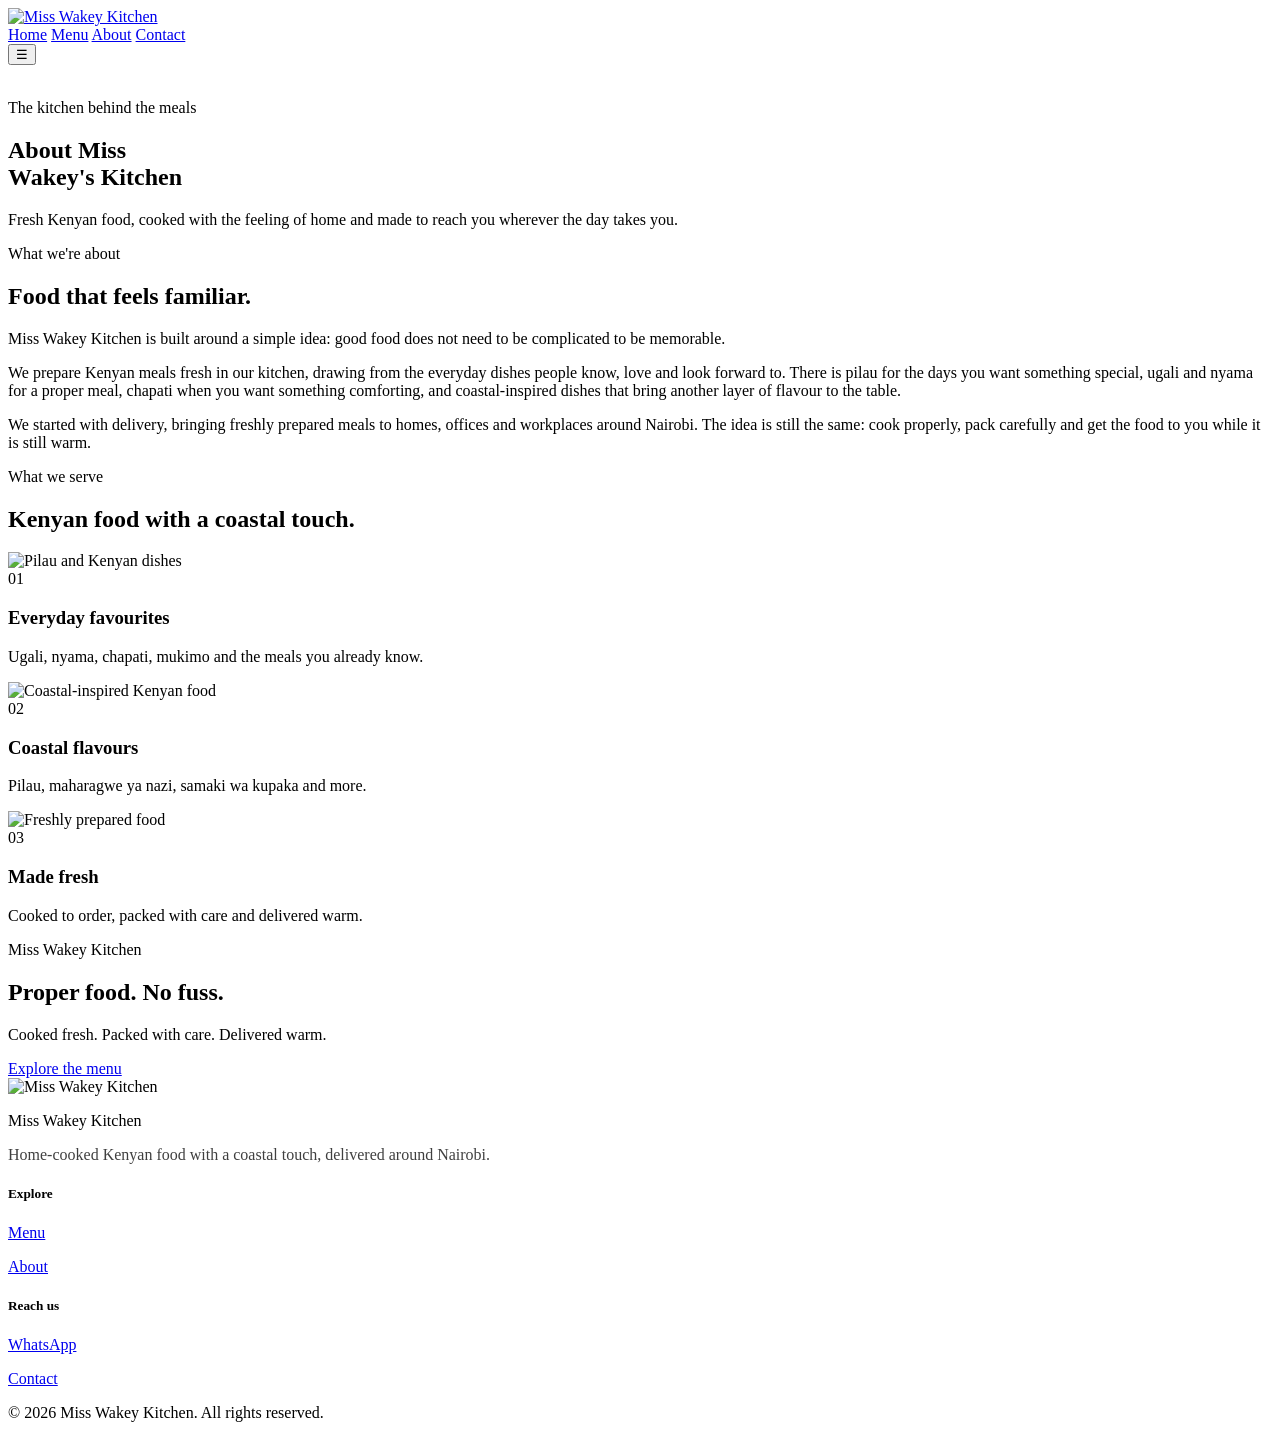
==== about.html @ 9679d841 "Add files via upload" ====
<!DOCTYPE html>
<html lang="en">
<head>
  <meta charset="UTF-8">
  <meta name="viewport" content="width=device-width, initial-scale=1.0">

  <title>About Miss Wakey Kitchen — Home-Cooked Kenyan Food</title>

  <meta
    name="description"
    content="Learn about Miss Wakey Kitchen, a Nairobi kitchen serving fresh home-cooked Kenyan food with coastal-inspired flavours."
  >
  <link rel="icon" type="image/png" href="images/logo/favicon.png">
  <link rel="stylesheet" href="css/about.css">
</head>

<body>

<header class="site-header">
  <div class="container site-header__row">

    <a href="index.html" class="brand">
      <img src="images/logo/logo-mark.png" alt="Miss Wakey Kitchen">
    </a>
    <nav class="site-nav" aria-label="Primary">
      <a href="index.html">Home</a>
      <a href="menu.html">Menu</a>
      <a href="about.html" aria-current="page">About</a>
      <a href="contact.html">Contact</a>
    </nav>
    <button
      class="nav-toggle"
      type="button"
      aria-label="Open menu"
      aria-expanded="false"
    >
      &#9776;
    </button>

  </div>
</header>


<main>

  <!-- ============ ABOUT HERO ============ -->
  <section class="about-hero">
    <div class="about-hero__image">
      <img
        src="images/hero/hero-05.jpg"
        alt=""
      >
    </div>
    <div class="about-hero__overlay"></div>
    <div class="container about-hero__content">
      <p class="eyebrow">The kitchen behind the meals</p>
      <h1>
        About Miss<br>
        Wakey's Kitchen
      </h1>
      <p class="about-hero__intro">
        Fresh Kenyan food, cooked with the feeling of home and made
        to reach you wherever the day takes you.
      </p>
    </div>
  </section>


  <!-- ============ WHAT WE ARE ABOUT ============ -->
  <section class="about-story">
    <div class="container about-story__grid">
      <div class="about-story__heading">
        <p class="eyebrow">What we're about</p>
        <h2>
          Food that feels
          familiar.
        </h2>
      </div>
      <div class="about-story__text">
        <p>
          Miss Wakey Kitchen is built around a simple idea: good food
          does not need to be complicated to be memorable.
        </p>
        <p>
          We prepare Kenyan meals fresh in our kitchen, drawing from
          the everyday dishes people know, love and look forward to.
          There is pilau for the days you want something special,
          ugali and nyama for a proper meal, chapati when you want
          something comforting, and coastal-inspired dishes that bring
          another layer of flavour to the table.
        </p>
        <p>
          We started with delivery, bringing freshly prepared meals
          to homes, offices and workplaces around Nairobi. The idea
          is still the same: cook properly, pack carefully and get
          the food to you while it is still warm.
        </p>
      </div>
    </div>
  </section>

  <!-- ============ WHAT WE SERVE ============ -->
  <section class="serve-section" aria-labelledby="serve-heading">
  <div class="container">
    <div class="serve-intro">
      <p class="eyebrow">What we serve</p>
      <h2 id="serve-heading">Kenyan food with a coastal touch.</h2>
    </div>
    <div class="serve-grid">
      <article class="serve-card serve-card--large">
        <img src="images/food/ugali-nyama.jpg" alt="Pilau and Kenyan dishes">
        <div class="serve-card__overlay">
          <span>01</span>
          <h3>Everyday favourites</h3>
          <p>Ugali, nyama, chapati, mukimo and the meals you already know.</p>
        </div>
      </article>

      <article class="serve-card">
        <img src="images/food/pilau.jpg" alt="Coastal-inspired Kenyan food">
        <div class="serve-card__overlay">
          <span>02</span>
          <h3>Coastal flavours</h3>
          <p>Pilau, maharagwe ya nazi, samaki wa kupaka and more.</p>
        </div>
      </article>
      <article class="serve-card">
        <img src="images/hero/hero-03.jpg" alt="Freshly prepared food">
        <div class="serve-card__overlay">
          <span>03</span>
          <h3>Made fresh</h3>
          <p>Cooked to order, packed with care and delivered warm.</p>
        </div>
      </article>
    </div>
  </div>
</section>


  <!-- ============ BRAND STATEMENT ============ -->
  <section class="about-statement alt">
    <div class="container">
      <p class="eyebrow">Miss Wakey Kitchen</p>
      <h2>
        Proper food.
        No fuss.
      </h2>
      <p>
        Cooked fresh. Packed with care. Delivered warm.
      </p>
      <a href="menu.html" class="btn btn--ghost">
        Explore the menu
      </a>
    </div>
  </section>
</main>


<!-- ============ FOOTER ============ -->
<footer class="site-footer">
  <div class="container footer-grid">
    <div>
      <img
        src="images/logo/logo-mark.png"
        alt="Miss Wakey Kitchen"
        class="footer-logo"
      >
      <p class="brand" style="color:var(--color-paper)">
        Miss Wakey Kitchen
      </p>
      <p style="color:var(--color-paper); opacity:.75;">
        Home-cooked Kenyan food with a coastal touch,
        delivered around Nairobi.
      </p>
    </div>

    <div>
      <h5>Explore</h5>
      <p><a href="menu.html">Menu</a></p>
      <p><a href="about.html">About</a></p>
    </div>
    <div>
      <h5>Reach us</h5>
      <p>
        <a href="https://wa.me/254746419205">
          WhatsApp
        </a>
      </p>
      <p>
        <a href="contact.html">
          Contact
        </a>
      </p>
    </div>
  </div>
  <div class="container footer-bottom">
    &copy;
    <span id="year"></span>
    Miss Wakey Kitchen. All rights reserved.
  </div>
</footer>
<script src="js/main.js"></script>
<script src="js/about.js"></script>
<script>
  document.getElementById('year').textContent =
    new Date().getFullYear();
</script>
</body>
</html>
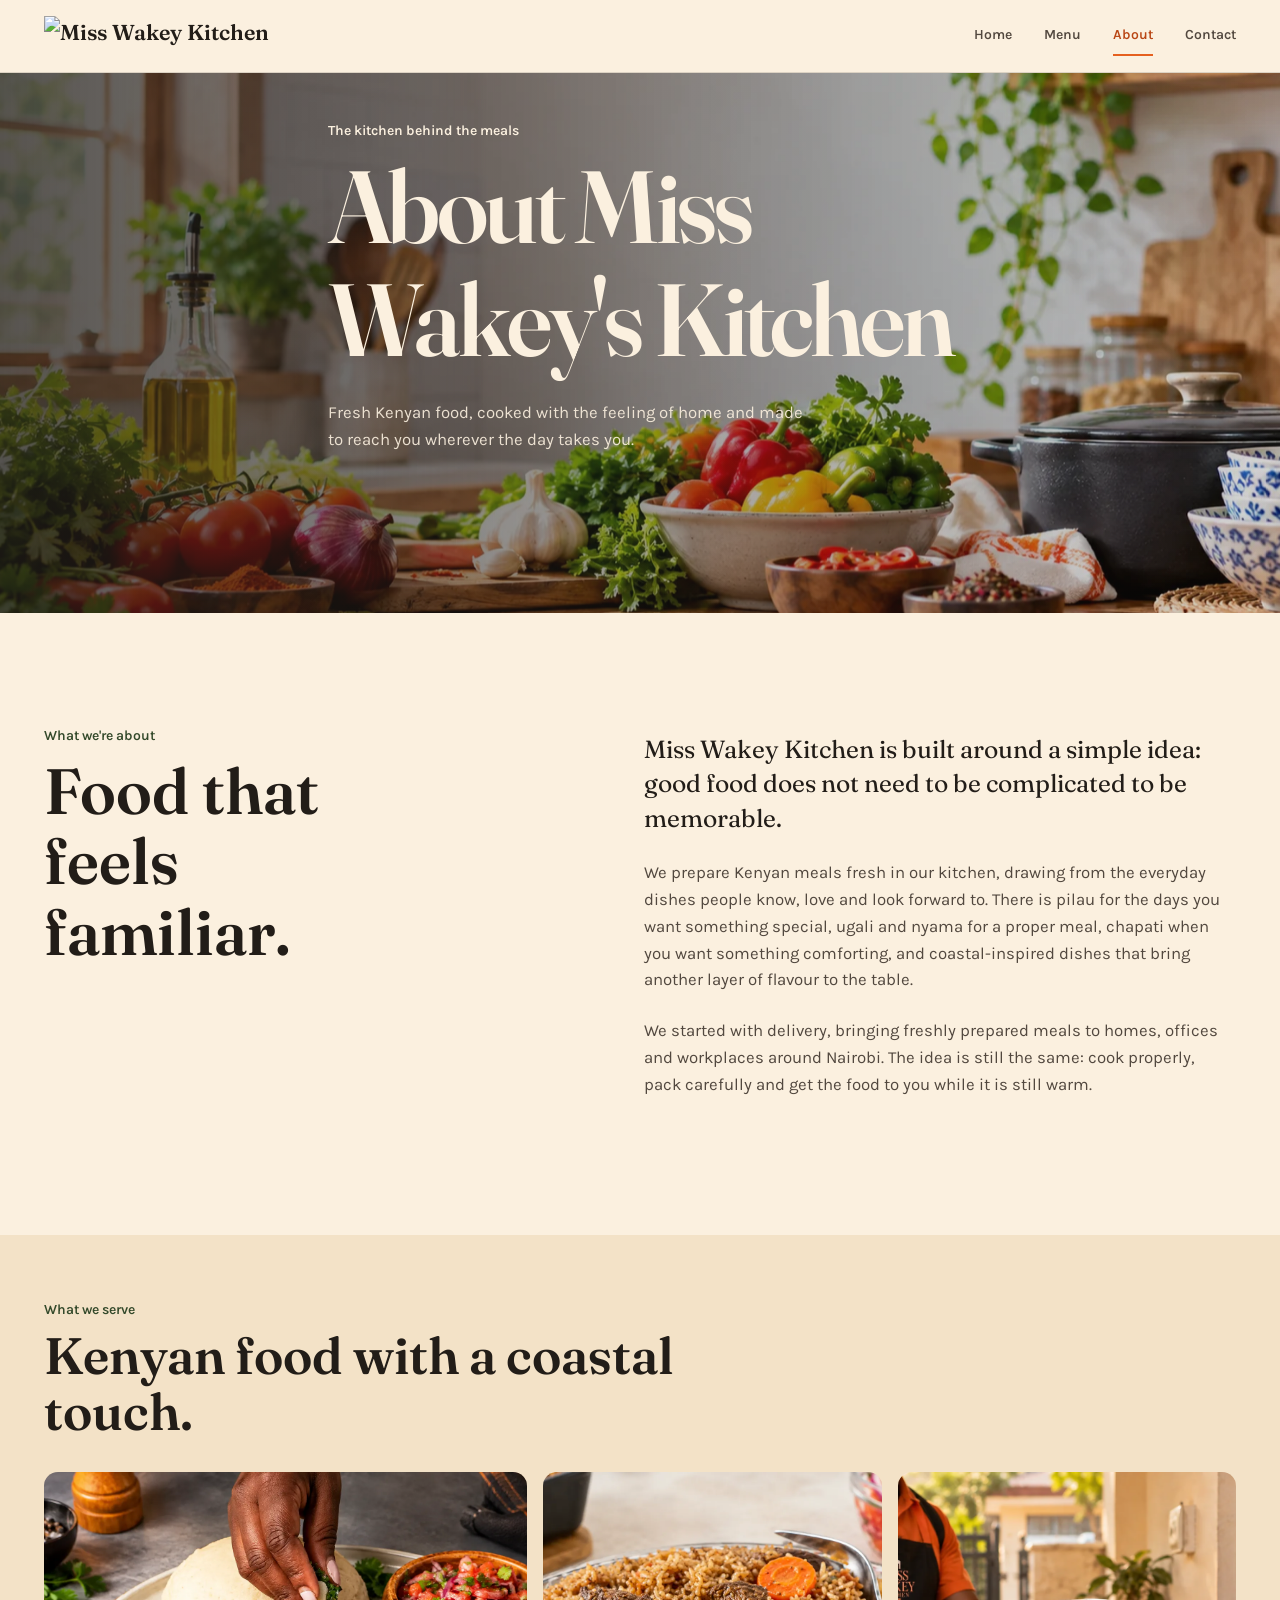
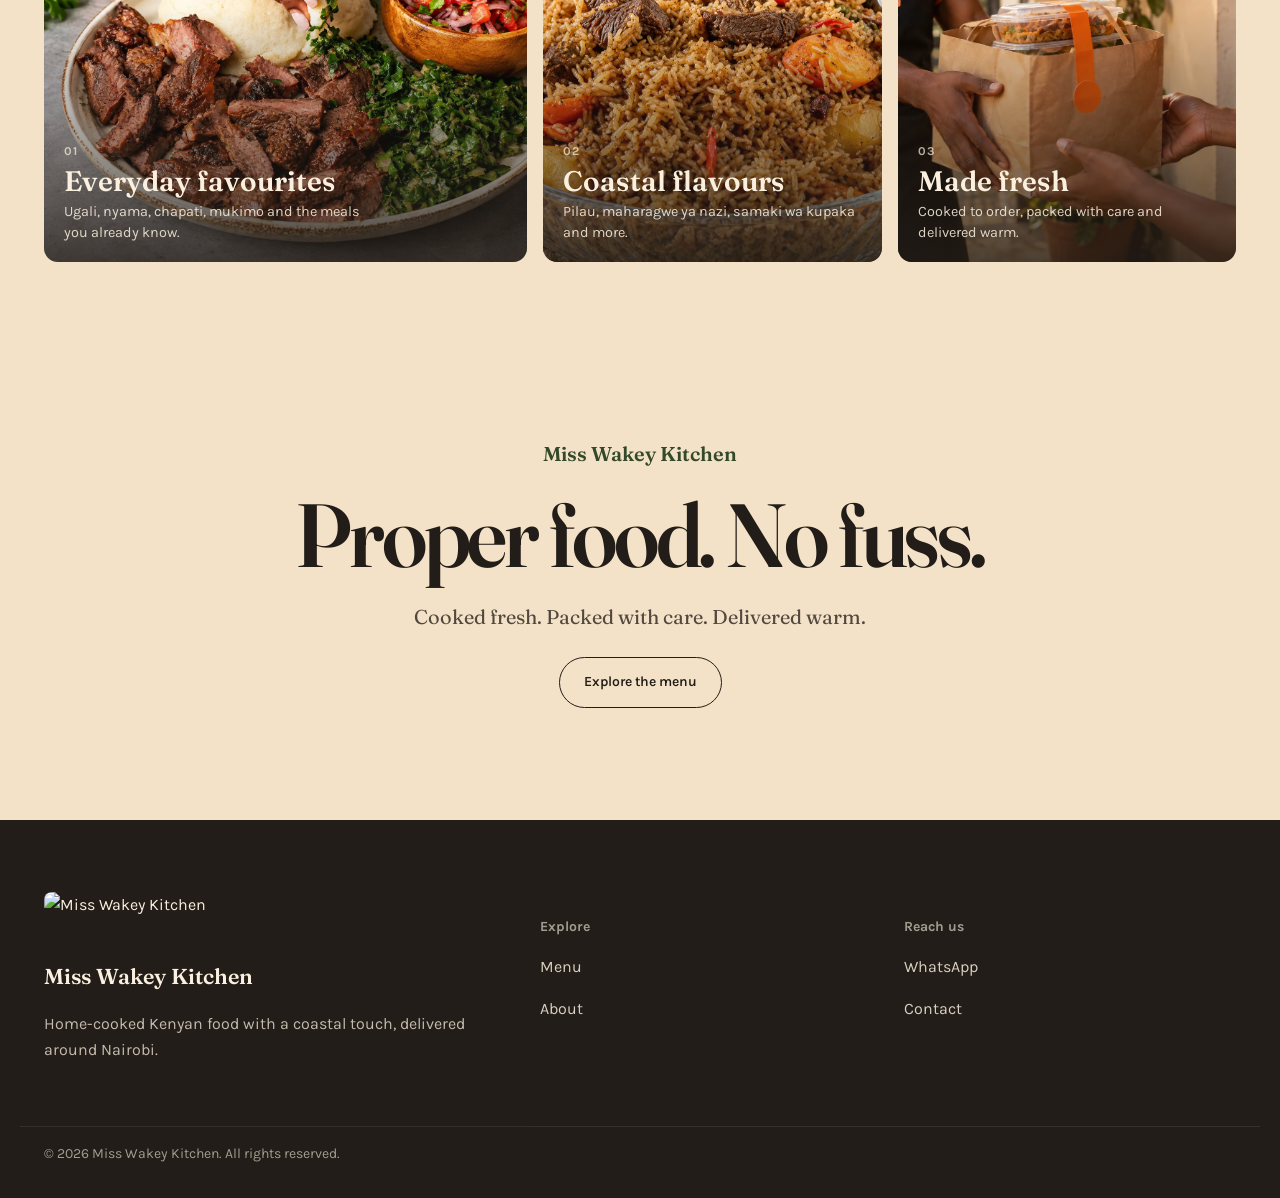
==== commit 663f9834: "Add files via upload" ====
--- a/about.html
+++ b/about.html
@@ -47,7 +47,7 @@
   <section class="about-hero">
     <div class="about-hero__image">
       <img
-        src="images/hero/hero-05.jpg"
+        src="images-webp/hero/hero-05.webp"
         alt=""
       >
     </div>
@@ -108,7 +108,7 @@
     </div>
     <div class="serve-grid">
       <article class="serve-card serve-card--large">
-        <img src="images/food/ugali-nyama.jpg" alt="Pilau and Kenyan dishes">
+        <img src="images-webp/food/ugali-nyama.webp" alt="Pilau and Kenyan dishes">
         <div class="serve-card__overlay">
           <span>01</span>
           <h3>Everyday favourites</h3>
@@ -117,7 +117,7 @@
       </article>
 
       <article class="serve-card">
-        <img src="images/food/pilau.jpg" alt="Coastal-inspired Kenyan food">
+        <img src="images-webp/food/pilau.webp" alt="Coastal-inspired Kenyan food">
         <div class="serve-card__overlay">
           <span>02</span>
           <h3>Coastal flavours</h3>
@@ -125,7 +125,7 @@
         </div>
       </article>
       <article class="serve-card">
-        <img src="images/hero/hero-03.jpg" alt="Freshly prepared food">
+        <img src="images-webp/hero/hero-03.webp" alt="Freshly prepared food">
         <div class="serve-card__overlay">
           <span>03</span>
           <h3>Made fresh</h3>
--- a/css/about.css
+++ b/css/about.css
@@ -0,0 +1,888 @@
+/* ============================================================
+   MISS WAKEY KITCHEN — about.css
+   About page
+   ============================================================ */
+
+@import url('https://fonts.googleapis.com/css2?family=Fraunces:ital,opsz,wght@0,9..144,400;0,9..144,500;0,9..144,600;1,9..144,500&family=Karla:wght@400;500;600;700&display=swap');
+
+
+/* ============================================================
+   TOKENS
+   ============================================================ */
+
+:root {
+  --color-ink: #221D18;
+  --color-ink-soft: #52483F;
+  --color-paper: #FBF0DF;
+  --color-paper-deep: #F3E2C7;
+  --color-orange: #E5601F;
+  --color-orange-dark: #B94614;
+  --color-leaf: #4B6B3F;
+  --color-leaf-deep: #33492A;
+  --color-coconut: #FFFFFF;
+  --color-line: rgba(34, 29, 24, 0.14);
+
+  --font-display: "Fraunces", Georgia, "Times New Roman", serif;
+  --font-body: "Karla", "Segoe UI", Arial, sans-serif;
+
+  --fs-body: 1rem;
+  --fs-small: 0.875rem;
+  --fs-h5: 1.25rem;
+  --fs-h4: 1.75rem;
+  --fs-h3: 2.25rem;
+  --fs-h2: 3rem;
+  --fs-h1: clamp(2.5rem, 5vw + 1rem, 4.5rem);
+
+  --sp-1: 0.5rem;
+  --sp-2: 1rem;
+  --sp-3: 1.5rem;
+  --sp-4: 2rem;
+  --sp-5: 3rem;
+  --sp-6: 4.5rem;
+  --sp-7: 7rem;
+
+  --radius-card: 14px;
+  --radius-pill: 999px;
+  --ease: cubic-bezier(0.16, 1, 0.3, 1);
+  --dur: 0.5s;
+  --max-width: 1240px;
+}
+
+
+@media (prefers-reduced-motion: reduce) {
+  *,
+  *::before,
+  *::after {
+    animation-duration: 0.001ms !important;
+    animation-iteration-count: 1 !important;
+    transition-duration: 0.001ms !important;
+    scroll-behavior: auto !important;
+  }
+}
+
+
+/* ============================================================
+   BASE
+   ============================================================ */
+
+* {
+  box-sizing: border-box;
+}
+
+html {
+  scroll-behavior: smooth;
+}
+
+body {
+  margin: 0;
+  background: var(--color-paper);
+  color: var(--color-ink);
+  font-family: var(--font-body);
+  font-size: var(--fs-body);
+  line-height: 1.6;
+  -webkit-font-smoothing: antialiased;
+}
+
+img {
+  max-width: 100%;
+  display: block;
+}
+
+h1,
+h2,
+h3,
+h4 {
+  font-family: var(--font-display);
+  font-weight: 600;
+  line-height: 1.1;
+  margin: 0 0 var(--sp-2);
+  color: var(--color-ink);
+}
+
+h1 {
+  font-size: var(--fs-h1);
+}
+
+h2 {
+  font-size: var(--fs-h2);
+}
+
+h3 {
+  font-size: var(--fs-h3);
+}
+
+h4 {
+  font-size: var(--fs-h4);
+}
+
+p {
+  margin: 0 0 var(--sp-2);
+  max-width: 62ch;
+  color: var(--color-ink-soft);
+}
+
+a {
+  color: inherit;
+  text-decoration: none;
+}
+
+.container {
+  max-width: var(--max-width);
+  margin-inline: auto;
+  padding-inline: var(--sp-3);
+}
+
+section {
+  padding-block: var(--sp-6);
+}
+
+section.alt {
+  background: var(--color-paper-deep);
+}
+
+.eyebrow {
+  font-family: var(--font-body);
+  font-weight: 600;
+  font-size: var(--fs-small);
+  color: var(--color-leaf-deep);
+  margin-bottom: var(--sp-1);
+}
+
+:focus-visible {
+  outline: 3px solid var(--color-orange);
+  outline-offset: 3px;
+}
+
+
+/* ============================================================
+   HEADER
+   ============================================================ */
+
+.site-header {
+  position: sticky;
+  top: 0;
+  z-index: 50;
+  background: var(--color-paper);
+  border-bottom: 1px solid var(--color-line);
+  transition: transform var(--dur) var(--ease);
+}
+
+.site-header.header--hidden {
+  transform: translateY(-100%);
+}
+
+.site-header__row {
+  display: flex;
+  align-items: center;
+  justify-content: space-between;
+  padding-block: var(--sp-2);
+}
+
+.brand {
+  display: flex;
+  align-items: center;
+  gap: var(--sp-1);
+  font-family: var(--font-display);
+  font-weight: 600;
+  font-size: 1.35rem;
+  color: var(--color-ink);
+}
+
+.brand img {
+  height: 40px;
+  width: auto;
+}
+
+.site-nav {
+  display: flex;
+  gap: var(--sp-4);
+}
+
+.site-nav a {
+  font-weight: 600;
+  font-size: var(--fs-small);
+  color: var(--color-ink-soft);
+  padding-block: var(--sp-1);
+  border-bottom: 2px solid transparent;
+  transition:
+    color 0.2s ease,
+    border-color 0.2s ease;
+}
+
+.site-nav a:hover,
+.site-nav a[aria-current="page"] {
+  color: var(--color-orange-dark);
+  border-color: var(--color-orange);
+}
+
+.nav-toggle {
+  display: none;
+}
+
+
+/* ============================================================
+   MOBILE NAV
+   ============================================================ */
+
+@media (max-width: 760px) {
+
+  .site-nav {
+    position: fixed;
+    top: 64px;
+    left: 0;
+    right: 0;
+    max-height: calc(100vh - 64px);
+    overflow-y: auto;
+    background: var(--color-paper);
+    flex-direction: column;
+    align-items: flex-start;
+    padding: var(--sp-4) var(--sp-3);
+    gap: var(--sp-3);
+    border-bottom-left-radius: var(--radius-card);
+    border-bottom-right-radius: var(--radius-card);
+    box-shadow: 0 24px 45px rgba(34, 29, 24, 0.16);
+    transform: translateY(-16px);
+    opacity: 0;
+    pointer-events: none;
+    transition:
+      transform var(--dur) var(--ease),
+      opacity var(--dur) ease;
+  }
+
+  .site-nav.is-open {
+    transform: translateY(0);
+    opacity: 1;
+    pointer-events: auto;
+  }
+
+  .nav-toggle {
+    display: inline-flex;
+    align-items: center;
+    justify-content: center;
+    background: none;
+    border: none;
+    cursor: pointer;
+    font-size: 1.75rem;
+    color: var(--color-ink);
+    line-height: 1;
+  }
+}
+
+
+/* ============================================================
+   BUTTONS
+   ============================================================ */
+
+.btn {
+  display: inline-flex;
+  align-items: center;
+  gap: var(--sp-1);
+  padding: 0.85rem 1.5rem;
+  border-radius: var(--radius-pill);
+  font-weight: 600;
+  font-size: var(--fs-small);
+  border: 1px solid transparent;
+  cursor: pointer;
+
+  transition:
+    transform 0.2s var(--ease),
+    background 0.2s ease,
+    box-shadow 0.2s ease;
+}
+
+.btn:hover {
+  transform: translateY(-2px);
+}
+
+.btn--primary {
+  background: var(--color-orange);
+  color: var(--color-coconut);
+}
+
+.btn--primary:hover {
+  background: var(--color-orange-dark);
+}
+
+.btn--ghost {
+  background: transparent;
+  color: var(--color-ink);
+  border-color: var(--color-ink);
+}
+
+.btn--ghost:hover {
+  background: var(--color-ink);
+  color: var(--color-paper);
+}
+
+
+/* ============================================================
+   ABOUT HERO
+   ============================================================ */
+
+.about-hero {
+  position: relative;
+  height: 60vh;
+  min-height: 460px;
+  display: flex;
+  align-items: flex-end;
+  overflow: hidden;
+  color: var(--color-paper);
+}
+
+.about-hero__image {
+  position: absolute;
+  inset: 0;
+}
+
+.about-hero__image img {
+  width: 100%;
+  height: 100%;
+  object-fit: cover;
+}
+
+.about-hero__overlay {
+  position: absolute;
+  inset: 0;
+
+  background:
+    linear-gradient(
+      90deg,
+      rgba(34, 29, 24, 0.76) 0%,
+      rgba(34, 29, 24, 0.42) 52%,
+      rgba(34, 29, 24, 0.18) 100%
+    );
+}
+
+.about-hero__content {
+  position: relative;
+  z-index: 2;
+  padding-bottom: clamp(3rem, 8vh, 6rem);
+}
+
+.about-hero .eyebrow {
+  color: var(--color-paper);
+  opacity: 0.82;
+}
+
+.about-hero h1 {
+  color: var(--color-paper);
+  max-width: 800px;
+  font-size: clamp(3.5rem, 8vw, 7rem);
+  letter-spacing: -0.035em;
+  margin-bottom: var(--sp-3);
+}
+
+.about-hero__intro {
+  color: rgba(251, 240, 223, 0.9);
+  max-width: 48ch;
+  font-size: 1.05rem;
+}
+
+
+/* ============================================================
+   ABOUT STORY
+   ============================================================ */
+
+.about-story {
+  padding-block: clamp(4rem, 9vw, 7rem);
+}
+
+.about-story__grid {
+  display: grid;
+  grid-template-columns: 0.9fr 1.1fr;
+  gap: clamp(3rem, 9vw, 9rem);
+  align-items: start;
+}
+
+.about-story__heading {
+  position: sticky;
+  top: 110px;
+}
+
+.about-story__heading h2 {
+  font-size: clamp(2.7rem, 5vw, 4.5rem);
+  max-width: 8ch;
+}
+
+.about-story__text {
+  padding-top: 0.4rem;
+}
+
+.about-story__text p {
+  max-width: 58ch;
+  font-size: 1.05rem;
+  margin-bottom: var(--sp-3);
+}
+
+.about-story__text p:first-child {
+  font-family: var(--font-display);
+  font-size: 1.55rem;
+  line-height: 1.4;
+  color: var(--color-ink);
+}
+
+
+/* ============================================================
+   WHAT WE SERVE
+   ============================================================ */
+
+.serve-section{
+  padding-block:4rem;
+  background:var(--color-paper-deep);
+  overflow:hidden;
+}
+
+.serve-intro {
+  display: block;
+  margin-bottom: 2rem;
+}
+
+.serve-intro .eyebrow {
+  display: block;
+  margin: 0 0 0.4rem;
+}
+
+.serve-intro h2 {
+  display: block;
+  max-width: 650px;
+  margin: 0;
+  font-size: clamp(2.1rem, 4vw, 3.4rem);
+}
+
+.serve-intro .eyebrow{
+  margin:0 0 0.4rem;
+}
+
+.serve-intro h2{
+  max-width:650px;
+  margin:0;
+  font-size:clamp(2.1rem,4vw,3.4rem);
+}
+
+.serve-grid{
+  display:grid;
+  grid-template-columns:1.25fr .875fr .875fr;
+  gap:1rem;
+  height:390px;
+}
+
+.serve-card{
+  position:relative;
+  min-width:0;
+  height:100%;
+  overflow:hidden;
+  border-radius:var(--radius-card);
+  background:var(--color-ink);
+}
+
+.serve-card img{
+  width:100%;
+  height:100%;
+  object-fit:cover;
+  transition:transform .7s var(--ease);
+}
+
+.serve-card:hover img{
+  transform:scale(1.035);
+}
+
+.serve-card::after{
+  content:"";
+  position:absolute;
+  inset:0;
+  background:linear-gradient(
+    180deg,
+    rgba(34,29,24,0) 35%,
+    rgba(34,29,24,.82) 100%
+  );
+  pointer-events:none;
+}
+
+.serve-card__overlay{
+  position:absolute;
+  z-index:2;
+  left:1.25rem;
+  right:1.25rem;
+  bottom:1.15rem;
+  color:var(--color-paper);
+}
+
+.serve-card__overlay span{
+  display:block;
+  font-family:var(--font-body);
+  font-size:.75rem;
+  font-weight:700;
+  letter-spacing:.08em;
+  opacity:.7;
+  margin-bottom:.3rem;
+}
+
+.serve-card__overlay h3{
+  color:var(--color-paper);
+  font-size:clamp(1.5rem,2.2vw,2rem);
+  margin-bottom:.3rem;
+}
+
+.serve-card__overlay p{
+  color:var(--color-paper);
+  opacity:.86;
+  font-size:.9rem;
+  line-height:1.45;
+  max-width:34ch;
+  margin:0;
+}
+
+
+/* Tablet */
+
+@media(max-width:900px){
+  .serve-grid{
+    grid-template-columns:1fr 1fr;
+    height:520px;
+  }
+
+  .serve-card--large{
+    grid-column:1 / -1;
+    height:260px;
+  }
+
+  .serve-card{
+    height:245px;
+  }
+}
+
+
+/* Mobile */
+
+@media(max-width:600px){
+  .serve-section{
+    padding-block:3.25rem;
+  }
+
+  .serve-intro{
+    display:block;
+    margin-bottom:1.5rem;
+  }
+
+  .serve-intro .eyebrow{
+    margin-bottom:.4rem;
+  }
+
+  .serve-intro h2{
+    font-size:2rem;
+  }
+
+  .serve-grid{
+    display:grid;
+    grid-template-columns:1fr 1fr;
+    gap:.75rem;
+    height:auto;
+  }
+
+  .serve-card--large{
+    grid-column:1 / -1;
+    height:250px;
+  }
+
+  .serve-card{
+    height:190px;
+  }
+
+  .serve-card__overlay{
+    left:1rem;
+    right:1rem;
+    bottom:.9rem;
+  }
+
+  .serve-card__overlay h3{
+    font-size:1.3rem;
+  }
+
+  .serve-card__overlay p{
+    font-size:.78rem;
+    line-height:1.35;
+  }
+}
+
+/* ============================================================
+   BRAND STATEMENT
+   ============================================================ */
+
+.about-statement {
+  text-align: center;
+  padding-block: clamp(4rem, 9vw, 7rem);
+}
+
+.about-statement .eyebrow {
+  margin-bottom: var(--sp-2);
+}
+
+.about-statement h2 {
+  font-size: clamp(3rem, 7vw, 6rem);
+  letter-spacing: -0.035em;
+  margin-bottom: var(--sp-2);
+}
+
+.about-statement p {
+  margin-inline: auto;
+  margin-bottom: var(--sp-3);
+  font-family: var(--font-display);
+  font-size: 1.25rem;
+}
+
+
+/* ============================================================
+   FOOTER
+   ============================================================ */
+
+.site-footer {
+  background: var(--color-ink);
+  color: var(--color-paper);
+  padding-block: var(--sp-6) var(--sp-4);
+}
+
+.site-footer a {
+  color: var(--color-paper);
+  opacity: 0.85;
+}
+
+.site-footer a:hover {
+  opacity: 1;
+  color: var(--color-orange);
+}
+
+.site-footer h5 {
+  font-family: var(--font-body);
+  font-size: var(--fs-small);
+  color: var(--color-paper);
+  opacity: 0.6;
+  margin-bottom: var(--sp-2);
+}
+
+.footer-logo {
+  height: 52px;
+  width: auto;
+  margin-bottom: var(--sp-2);
+  border-radius: 8px;
+}
+
+.footer-grid {
+  display: grid;
+  grid-template-columns: 1.4fr 1fr 1fr;
+  gap: var(--sp-4);
+}
+
+.footer-bottom {
+  margin-top: var(--sp-5);
+  padding-top: var(--sp-2);
+  border-top: 1px solid rgba(251, 240, 223, 0.15);
+  font-size: var(--fs-small);
+  opacity: 0.6;
+}
+
+
+/* ============================================================
+   TABLET
+   ============================================================ */
+
+@media (max-width: 900px) {
+
+  .about-story__grid {
+    gap: var(--sp-5);
+  }
+
+  .serve-grid {
+    grid-template-columns: 1fr 1fr;
+  }
+
+  .serve-card--large {
+    grid-column: 1 / 3;
+    grid-row: auto;
+  }
+
+  .serve-card--large .serve-card__image {
+    height: 400px;
+  }
+
+  .serve-area__grid {
+    grid-template-columns: 1fr;
+    gap: var(--sp-5);
+  }
+
+  .serve-area__content h2 {
+    max-width: 10ch;
+  }
+
+  .serve-area__visual {
+    min-height: 500px;
+  }
+
+  .serve-area__visual > img {
+    min-height: 500px;
+  }
+}
+
+
+/* ============================================================
+   MOBILE
+   ============================================================ */
+
+@media (max-width: 760px) {
+
+  section {
+    padding-block: var(--sp-5);
+  }
+
+  .about-hero {
+    height: 60vh;
+    min-height: 430px;
+  }
+
+  .about-hero__content {
+    padding-bottom: 2.75rem;
+  }
+
+  .about-hero h1 {
+    font-size: clamp(3rem, 13vw, 4.5rem);
+  }
+
+  .about-hero__intro {
+    font-size: 0.95rem;
+  }
+
+
+  .about-story__grid {
+    grid-template-columns: 1fr;
+    gap: var(--sp-4);
+  }
+
+  .about-story__heading {
+    position: static;
+  }
+
+  .about-story__heading h2 {
+    max-width: 10ch;
+  }
+
+
+  .serve-grid {
+    grid-template-columns: 1fr;
+  }
+
+  .serve-card--large {
+    grid-column: auto;
+  }
+
+  .serve-card--large .serve-card__image {
+    height: 300px;
+  }
+
+  .serve-card__image {
+    height: 260px;
+  }
+
+  .serve-card--simple {
+    min-height: 180px;
+  }
+
+
+  .serve-area__visual {
+    min-height: 430px;
+  }
+
+  .serve-area__visual > img {
+    min-height: 430px;
+  }
+
+  .serve-area__stamp {
+    width: 90px;
+    height: 90px;
+    right: 1rem;
+    bottom: 1rem;
+  }
+  .footer-bottom {
+    margin-top: var(--sp-4);
+  }
+}
+
+@media (max-width: 760px) {
+
+  .footer-grid {
+    grid-template-columns: 1fr 1fr;
+    column-gap: var(--sp-3);
+    row-gap: var(--sp-4);
+  }
+
+  /* Unwrap the brand block so its logo, name, and tagline can be
+     placed individually on the grid below, instead of stacking. */
+  .footer-grid > div:first-child {
+    display: contents;
+  }
+
+  .footer-grid > div:first-child > .footer-logo {
+    grid-column: 1;
+    grid-row: 1;
+    justify-self: start;
+    margin-bottom: 0;
+  }
+
+  .footer-grid > div:first-child > p.brand {
+    grid-column: 2;
+    grid-row: 1;
+    align-self: center;
+    margin: 0;
+  }
+
+  .footer-grid > div:first-child > p:not(.brand) {
+    grid-column: 1 / -1;
+    grid-row: 2;
+    margin: 0;
+  }
+
+  /* Explore / Reach us sit side by side underneath */
+  .footer-grid > div:nth-child(2) {
+    grid-column: 1;
+    grid-row: 3;
+  }
+
+  .footer-grid > div:nth-child(3) {
+    grid-column: 2;
+    grid-row: 3;
+  }
+}
+
+
+/* ============================================================
+   SMALL PHONES
+   ============================================================ */
+
+@media (max-width: 420px) {
+
+  .about-hero {
+    min-height: 400px;
+  }
+
+  .about-hero h1 {
+    font-size: 3rem;
+  }
+
+  .about-story__text p:first-child {
+    font-size: 1.35rem;
+  }
+
+  .serve-place {
+    grid-template-columns: 35px 1fr;
+  }
+
+  .serve-area__visual {
+    min-height: 360px;
+  }
+
+  .serve-area__visual > img {
+    min-height: 360px;
+  }
+
+  .about-statement h2 {
+    font-size: 3.2rem;
+  }
+}
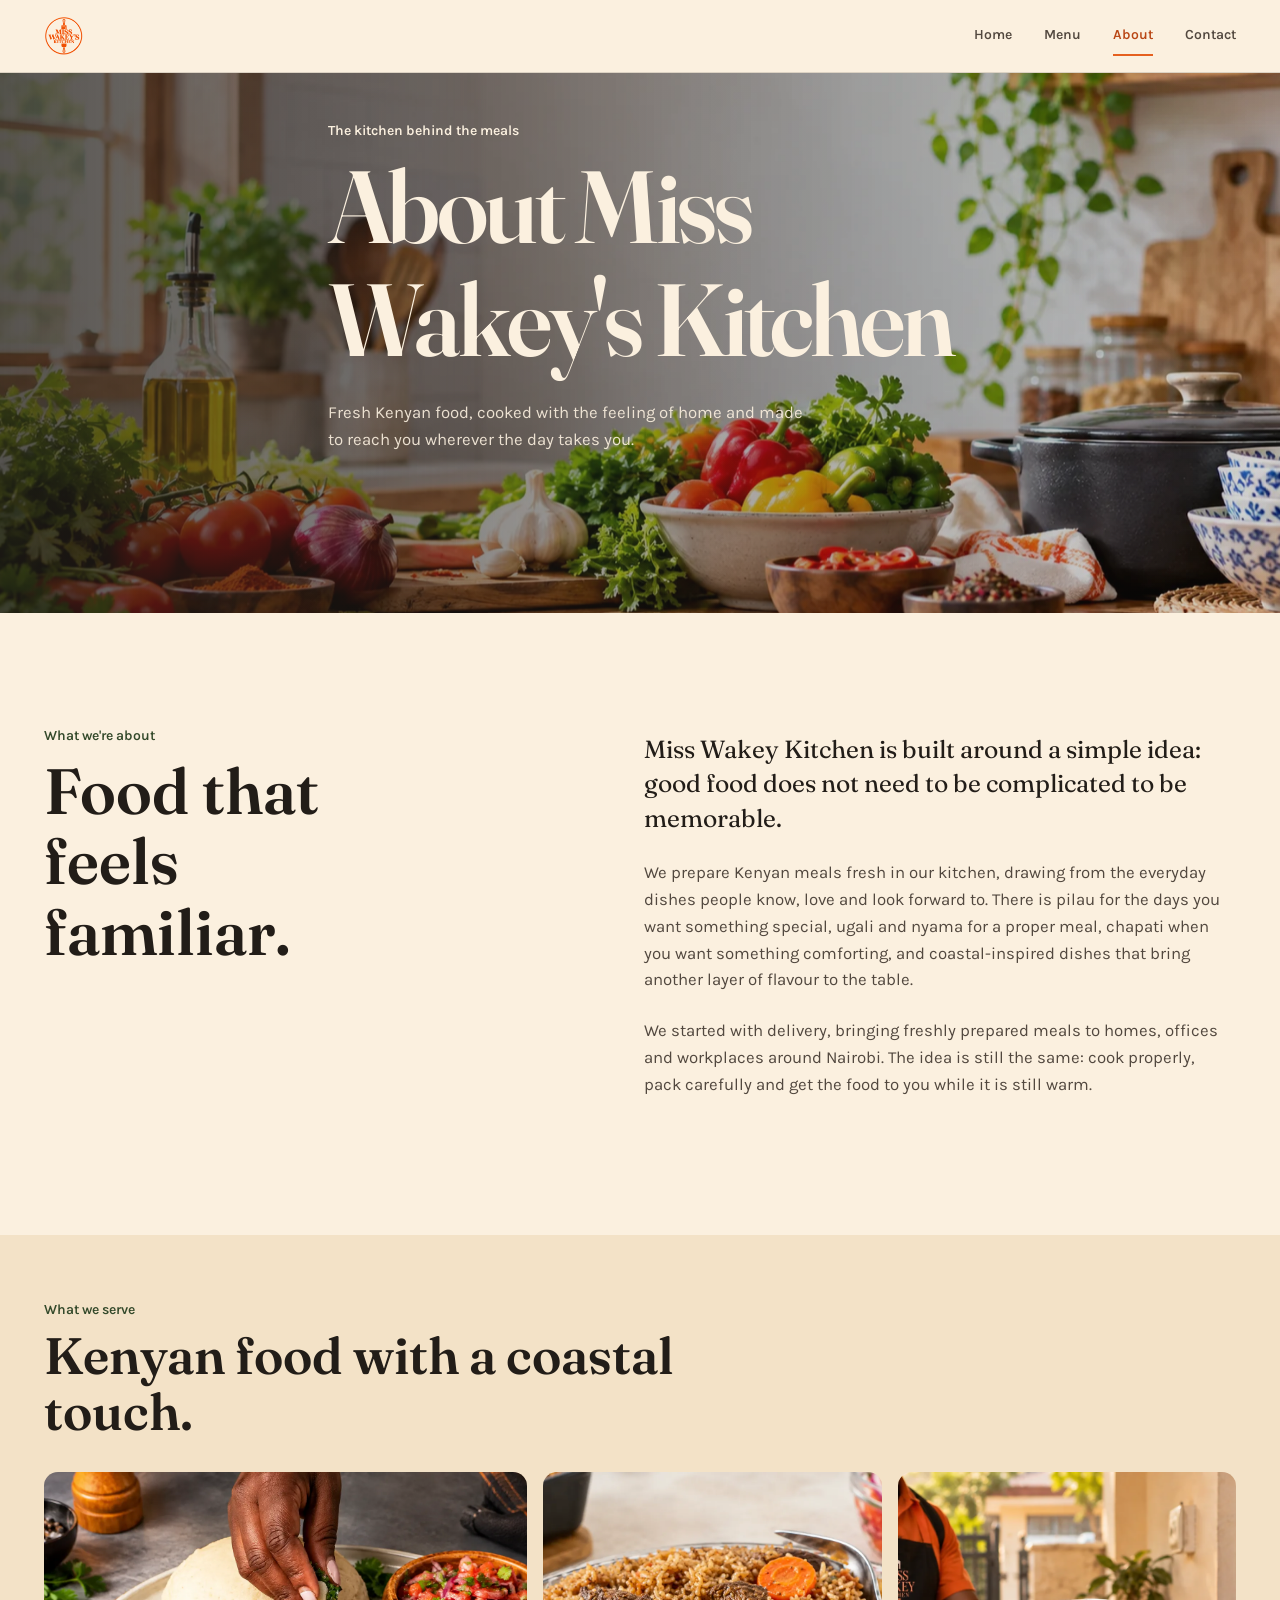
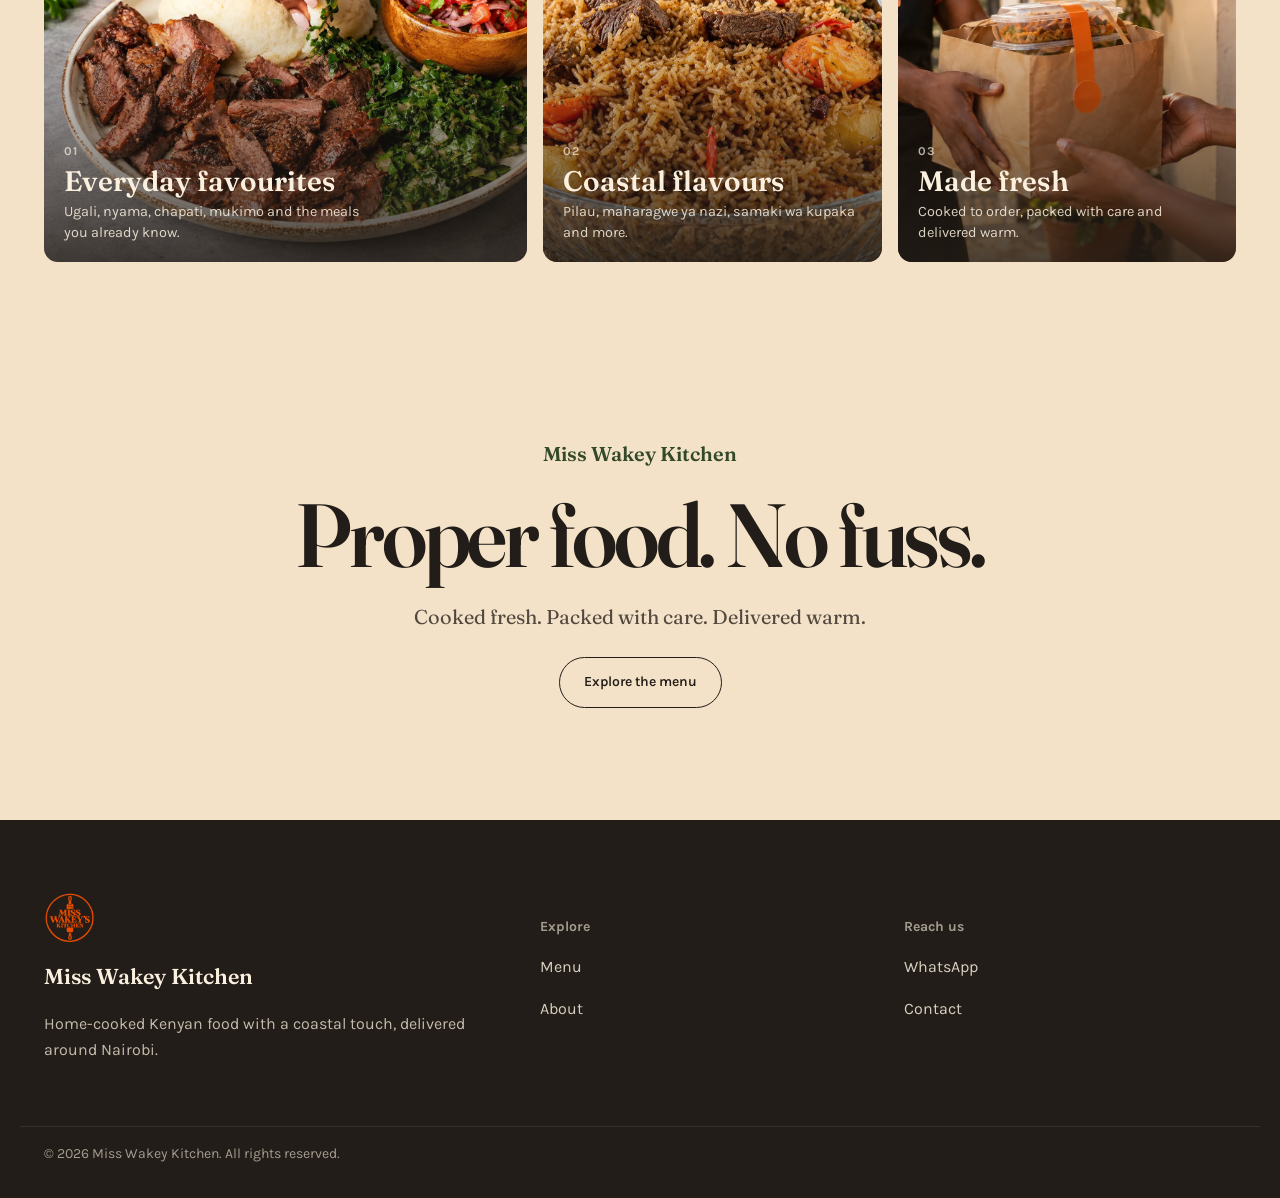
==== commit d5d02f4d: "Add files via upload" ====
--- a/about.html
+++ b/about.html
@@ -4,7 +4,7 @@
   <meta charset="UTF-8">
   <meta name="viewport" content="width=device-width, initial-scale=1.0">
 
-  <title>About Miss Wakey Kitchen — Home-Cooked Kenyan Food</title>
+  <title>About Miss Wakey Kitchen | Home-Cooked Kenyan Food</title>
 
   <meta
     name="description"
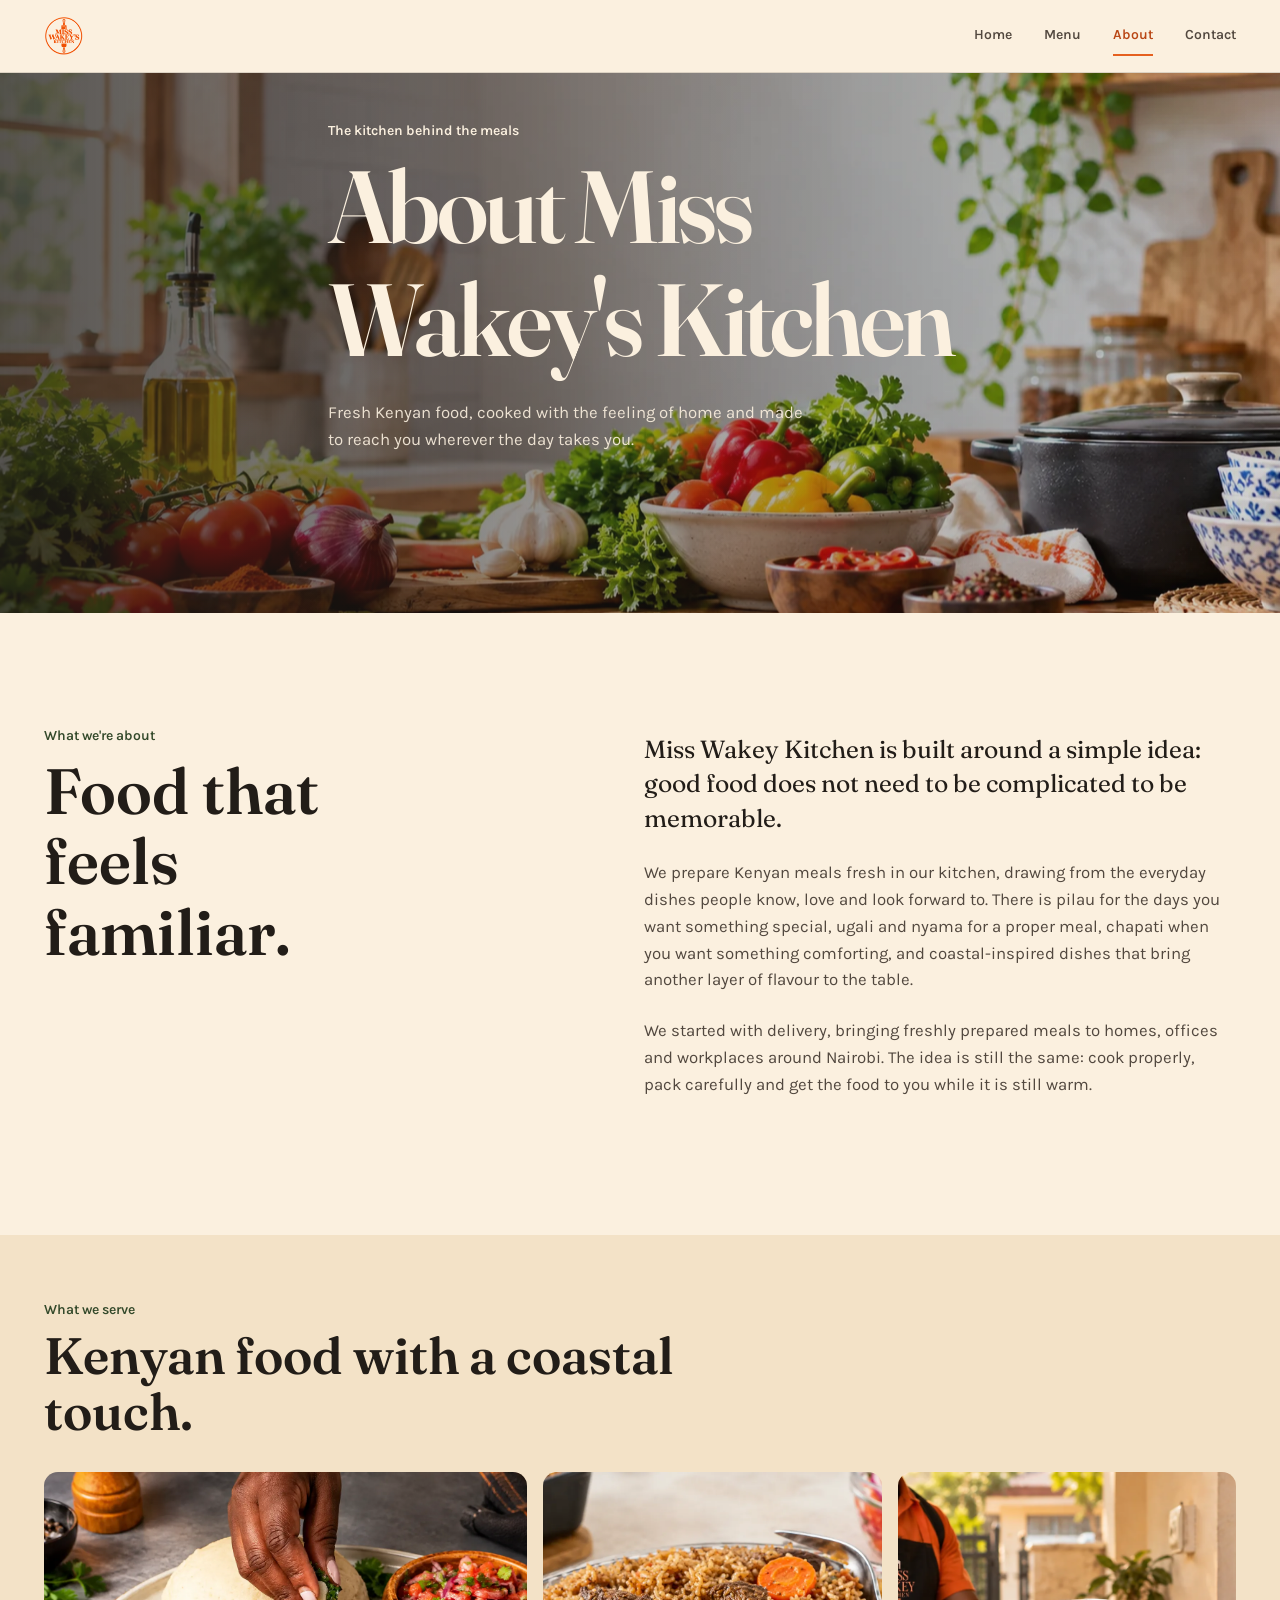
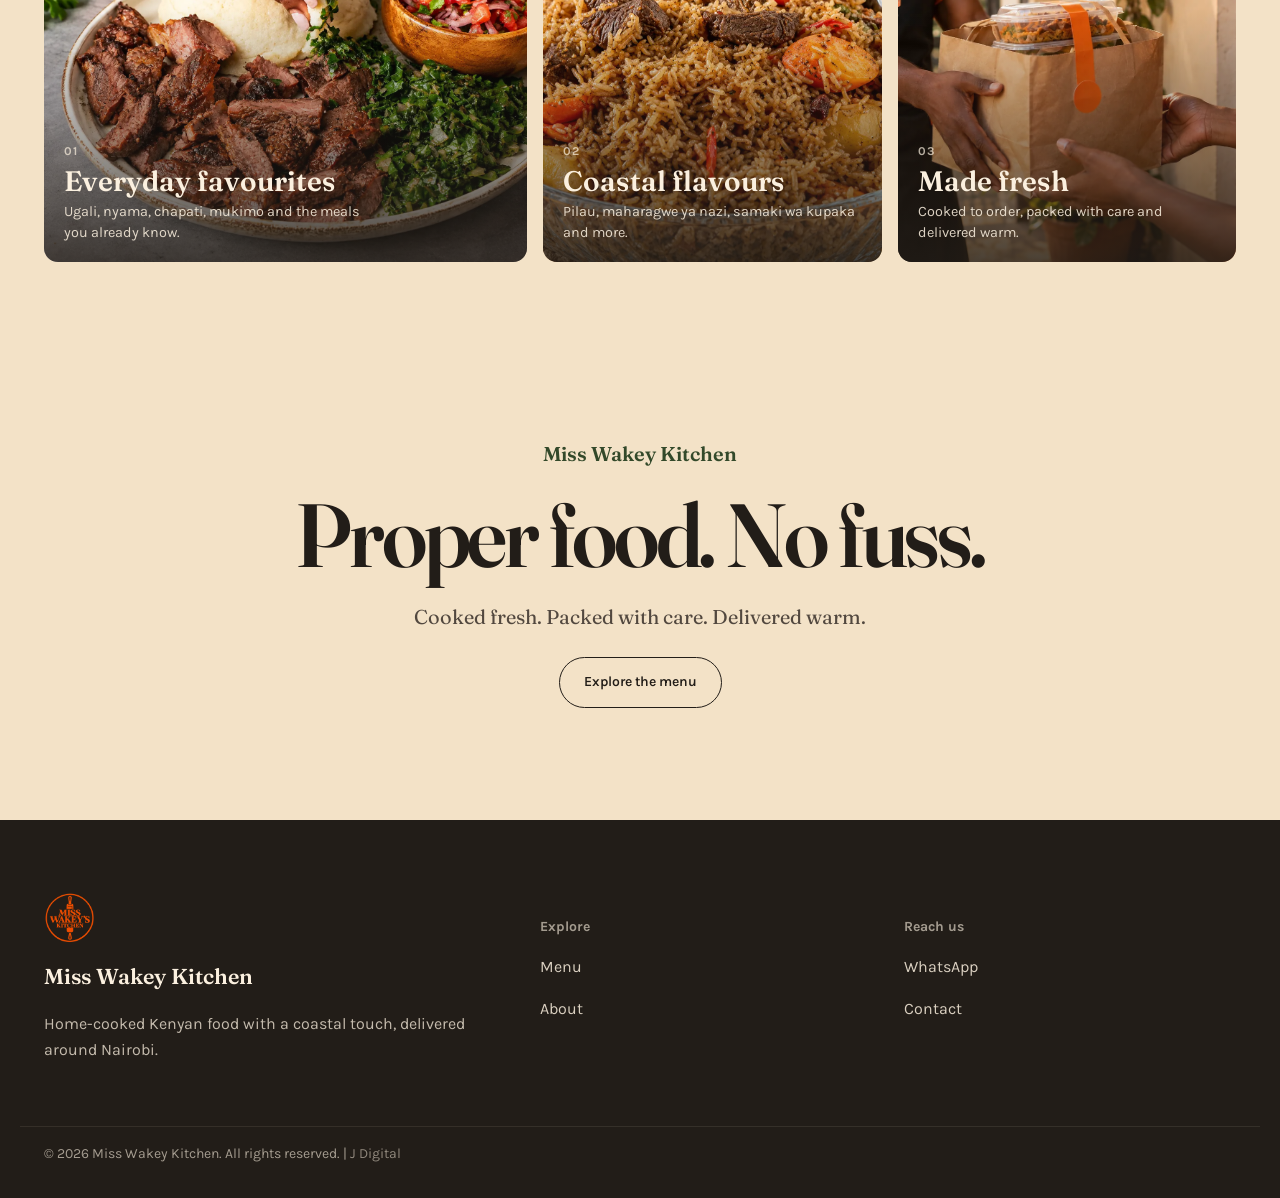
==== commit 72c46f37: "Add files via upload" ====
--- a/about.html
+++ b/about.html
@@ -10,6 +10,32 @@
     name="description"
     content="Learn about Miss Wakey Kitchen, a Nairobi kitchen serving fresh home-cooked Kenyan food with coastal-inspired flavours."
   >
+  <meta name="keywords" content="about Miss Wakey Kitchen, homemade food Nairobi, Kenyan food Nairobi, coastal food Nairobi, food delivery Nairobi">
+
+<meta name="author" content="Miss Wakey Kitchen">
+
+<meta name="robots" content="index, follow">
+<meta name="googlebot" content="index, follow">
+
+<link rel="canonical" href="https://misswakeyskitchen.netlify.app//about.html">
+
+<!-- Open Graph -->
+<meta property="og:type" content="website">
+<meta property="og:site_name" content="Miss Wakey Kitchen">
+<meta property="og:title" content="About Miss Wakey Kitchen | Homemade Food in Nairobi">
+<meta property="og:description" content="Discover the story behind Miss Wakey Kitchen and our approach to fresh homemade Kenyan and coastal-inspired food in Nairobi.">
+<meta property="og:url" content="https://misswakeyskitchen.netlify.app//about.html">
+<meta property="og:image" content="https://misswakeyskitchen.netlify.app//images-webp/og/og-image.webp">
+<meta property="og:image:alt" content="Miss Wakey Kitchen homemade food">
+<meta property="og:locale" content="en_KE">
+
+<!-- X / Twitter -->
+<meta name="twitter:card" content="summary_large_image">
+<meta name="twitter:title" content="About Miss Wakey Kitchen | Homemade Food in Nairobi">
+<meta name="twitter:description" content="Discover Miss Wakey Kitchen and our fresh homemade Kenyan and coastal-inspired food in Nairobi.">
+<meta name="twitter:image" content="https://misswakeyskitchen.netlify.app//images-webp/og/og-image.webp">
+
+<meta name="theme-color" content="#E5601F">
   <link rel="icon" type="image/png" href="images/logo/favicon.png">
   <link rel="stylesheet" href="css/about.css">
 </head>
@@ -194,9 +220,8 @@
     </div>
   </div>
   <div class="container footer-bottom">
-    &copy;
-    <span id="year"></span>
-    Miss Wakey Kitchen. All rights reserved.
+    &copy; <span id="year"></span> Miss Wakey Kitchen. All rights reserved. |
+    <a href="https://josamkm.vercel.app/" aria-label="J Digital">J Digital</a>
   </div>
 </footer>
 <script src="js/main.js"></script>
